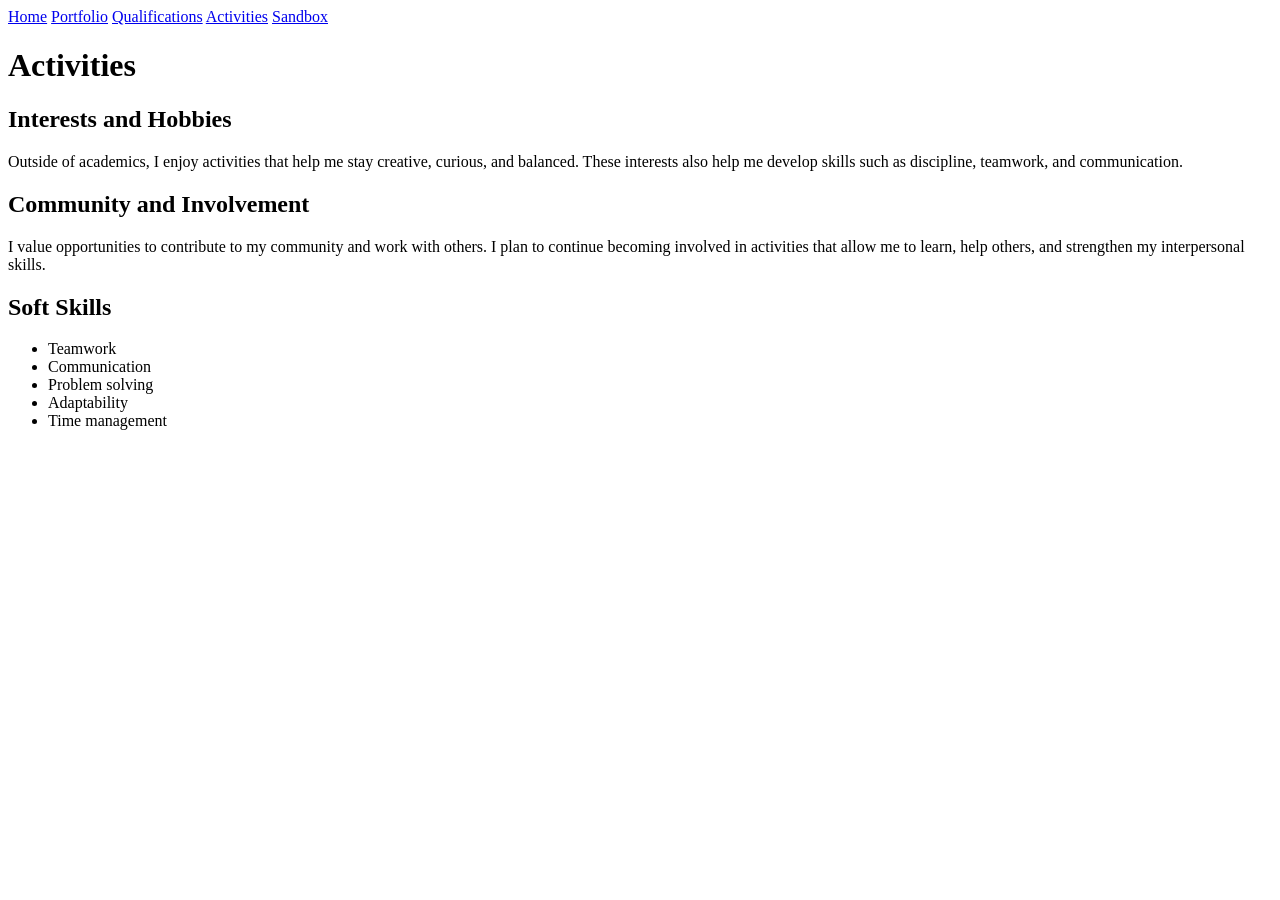
==== activities.html @ 2a74ed0c "Add activites page structure" ====
<!DOCTYPE html>
<html lang="en">

<head>
    <meta charset="UTF-8">
    <title>Activities - Anuj Kankipati</title>
</head>

<body>

    <nav>
        <a href="index.html">Home</a>
        <a href="portfolio.html">Portfolio</a>
        <a href="qualifications.html">Qualifications</a>
        <a href="activities.html">Activities</a>
        <a href="sandbox.html">Sandbox</a>
    </nav>

    <main>
        <h1>Activities</h1>

        <section>
            <h2>Interests and Hobbies</h2>

            <p>
                Outside of academics, I enjoy activities that help me stay
                creative, curious, and balanced. These interests also help me
                develop skills such as discipline, teamwork, and communication.
            </p>
        </section>

        <section>
            <h2>Community and Involvement</h2>

            <p>
                I value opportunities to contribute to my community and work
                with others. I plan to continue becoming involved in activities
                that allow me to learn, help others, and strengthen my
                interpersonal skills.
            </p>
        </section>

        <section>
            <h2>Soft Skills</h2>

            <ul>
                <li>Teamwork</li>
                <li>Communication</li>
                <li>Problem solving</li>
                <li>Adaptability</li>
                <li>Time management</li>
            </ul>
        </section>

    </main>

</body>

</html>
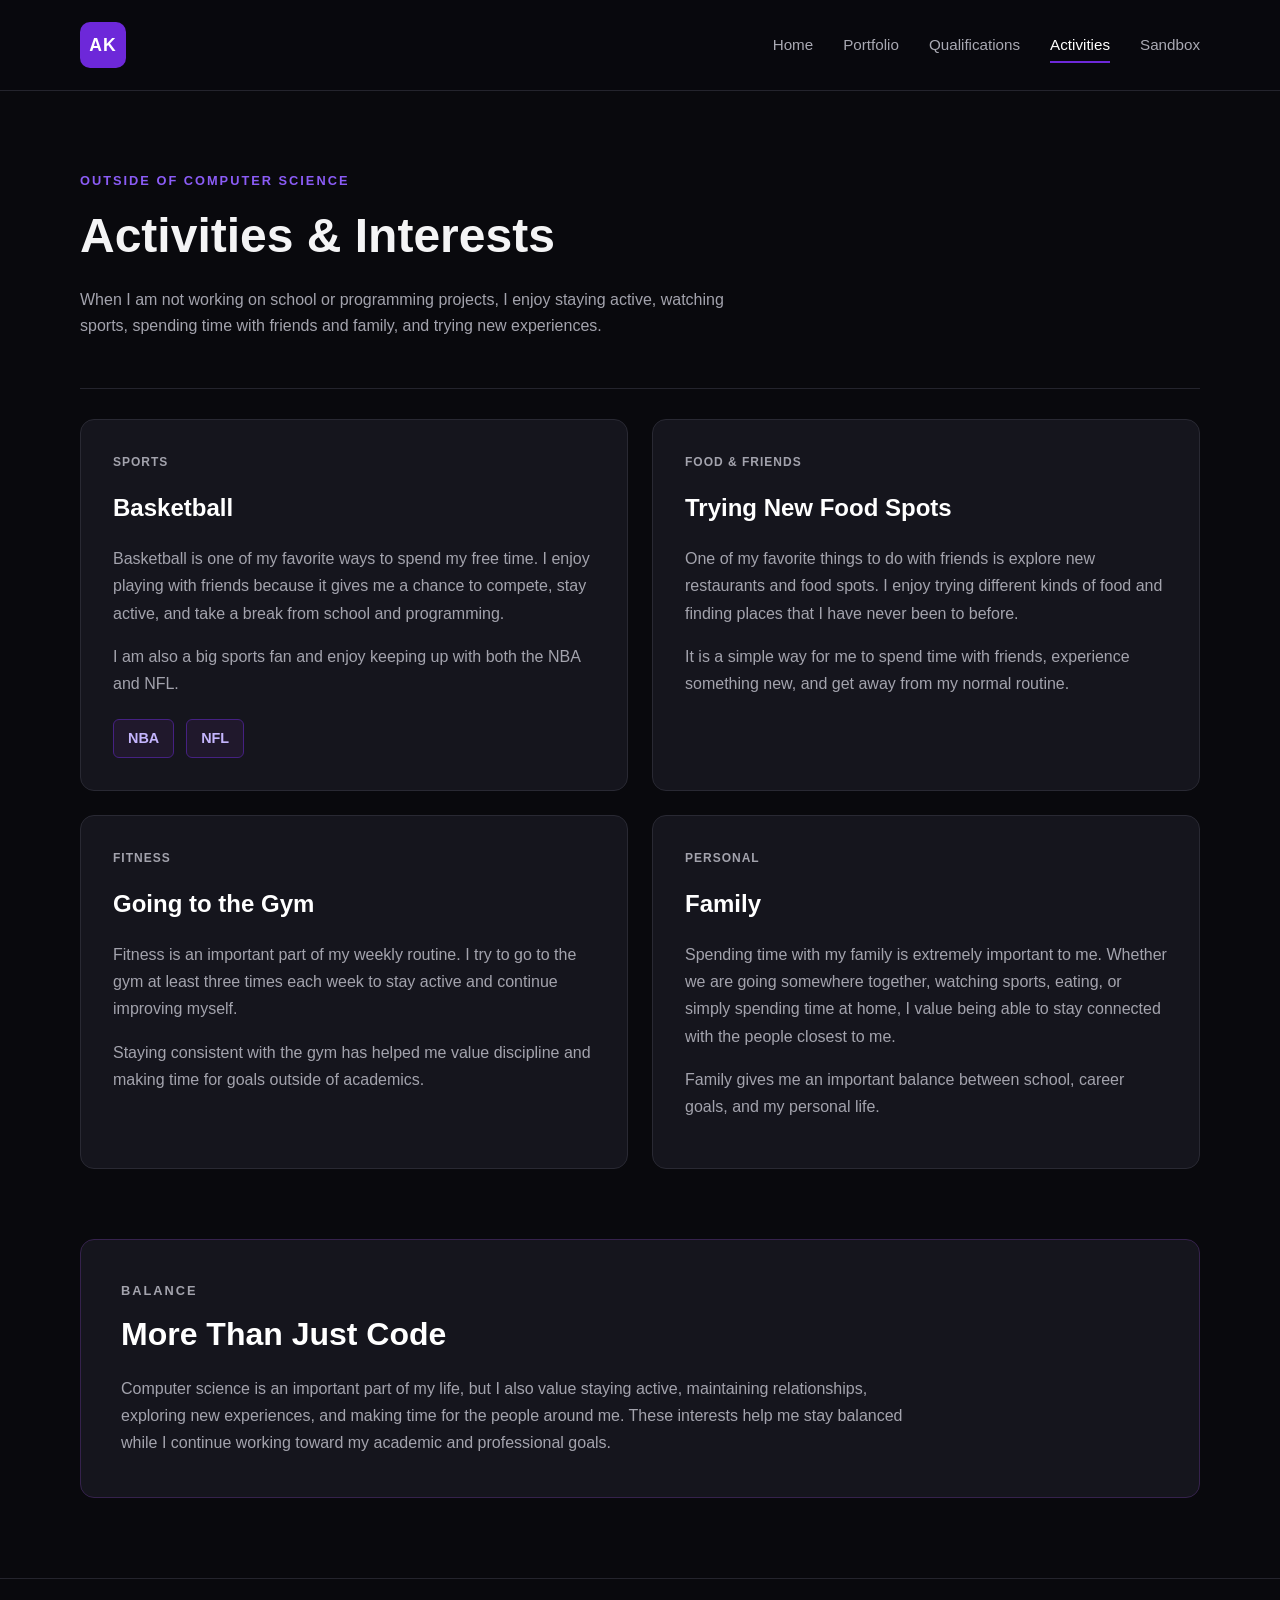
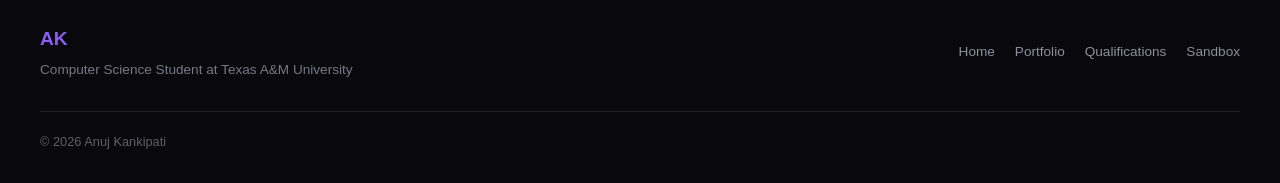
==== commit 9964773e: "Personalize activities page with hobbies and interests" ====
--- a/activities.html
+++ b/activities.html
@@ -3,57 +3,237 @@
 
 <head>
     <meta charset="UTF-8">
-    <title>Activities - Anuj Kankipati</title>
+    <meta name="viewport" content="width=device-width, initial-scale=1.0">
+
+    <title>Activities | Anuj Kankipati</title>
+
+    <link rel="stylesheet" href="style1.css">
 </head>
 
 <body>
 
-    <nav>
-        <a href="index.html">Home</a>
-        <a href="portfolio.html">Portfolio</a>
-        <a href="qualifications.html">Qualifications</a>
-        <a href="activities.html">Activities</a>
-        <a href="sandbox.html">Sandbox</a>
-    </nav>
+    <header class="site-header">
+
+        <nav class="navbar">
+
+            <a class="logo" href="index.html">
+                AK
+            </a>
+
+            <div class="nav-links">
+                <a href="index.html">Home</a>
+                <a href="portfolio.html">Portfolio</a>
+                <a href="qualifications.html">Qualifications</a>
+                <a class="active" href="activities.html">Activities</a>
+                <a href="sandbox.html">Sandbox</a>
+            </div>
+
+        </nav>
+
+    </header>
+
 
     <main>
-        <h1>Activities</h1>
-
-        <section>
-            <h2>Interests and Hobbies</h2>
+
+        <section class="page-header">
+
+            <p class="section-label">
+                Outside of Computer Science
+            </p>
+
+            <h1>
+                Activities &amp; Interests
+            </h1>
 
             <p>
-                Outside of academics, I enjoy activities that help me stay
-                creative, curious, and balanced. These interests also help me
-                develop skills such as discipline, teamwork, and communication.
-            </p>
+                When I am not working on school or programming projects,
+                I enjoy staying active, watching sports, spending time with
+                friends and family, and trying new experiences.
+            </p>
+
         </section>
 
-        <section>
-            <h2>Community and Involvement</h2>
+
+        <section class="activities-grid">
+
+            <!-- BASKETBALL -->
+
+            <article class="activity-card">
+
+                <p class="project-status">
+                    Sports
+                </p>
+
+                <h2>
+                    Basketball
+                </h2>
+
+                <p>
+                    Basketball is one of my favorite ways to spend my free
+                    time. I enjoy playing with friends because it gives me
+                    a chance to compete, stay active, and take a break from
+                    school and programming.
+                </p>
+
+                <p>
+                    I am also a big sports fan and enjoy keeping up with
+                    both the NBA and NFL.
+                </p>
+
+                <div class="activity-links">
+                    <a href="https://www.nba.com"
+                       target="_blank"
+                       rel="noopener noreferrer">
+                        NBA
+                    </a>
+
+                    <a href="https://www.nfl.com"
+                       target="_blank"
+                       rel="noopener noreferrer">
+                        NFL
+                    </a>
+                </div>
+
+            </article>
+
+
+            <!-- FOOD -->
+
+            <article class="activity-card">
+
+                <p class="project-status">
+                    Food &amp; Friends
+                </p>
+
+                <h2>
+                    Trying New Food Spots
+                </h2>
+
+                <p>
+                    One of my favorite things to do with friends is explore
+                    new restaurants and food spots. I enjoy trying different
+                    kinds of food and finding places that I have never been
+                    to before.
+                </p>
+
+                <p>
+                    It is a simple way for me to spend time with friends,
+                    experience something new, and get away from my normal
+                    routine.
+                </p>
+
+            </article>
+
+
+            <!-- FITNESS -->
+
+            <article class="activity-card">
+
+                <p class="project-status">
+                    Fitness
+                </p>
+
+                <h2>
+                    Going to the Gym
+                </h2>
+
+                <p>
+                    Fitness is an important part of my weekly routine. I try
+                    to go to the gym at least three times each week to stay
+                    active and continue improving myself.
+                </p>
+
+                <p>
+                    Staying consistent with the gym has helped me value
+                    discipline and making time for goals outside of academics.
+                </p>
+
+            </article>
+
+
+            <!-- FAMILY -->
+
+            <article class="activity-card">
+
+                <p class="project-status">
+                    Personal
+                </p>
+
+                <h2>
+                    Family
+                </h2>
+
+                <p>
+                    Spending time with my family is extremely important to me.
+                    Whether we are going somewhere together, watching sports,
+                    eating, or simply spending time at home, I value being able
+                    to stay connected with the people closest to me.
+                </p>
+
+                <p>
+                    Family gives me an important balance between school,
+                    career goals, and my personal life.
+                </p>
+
+            </article>
+
+        </section>
+
+
+        <section class="activities-footer">
+
+            <p class="section-label">
+                Balance
+            </p>
+
+            <h2>
+                More Than Just Code
+            </h2>
 
             <p>
-                I value opportunities to contribute to my community and work
-                with others. I plan to continue becoming involved in activities
-                that allow me to learn, help others, and strengthen my
-                interpersonal skills.
-            </p>
+                Computer science is an important part of my life, but I also
+                value staying active, maintaining relationships, exploring
+                new experiences, and making time for the people around me.
+                These interests help me stay balanced while I continue working
+                toward my academic and professional goals.
+            </p>
+
         </section>
 
-        <section>
-            <h2>Soft Skills</h2>
-
-            <ul>
-                <li>Teamwork</li>
-                <li>Communication</li>
-                <li>Problem solving</li>
-                <li>Adaptability</li>
-                <li>Time management</li>
-            </ul>
-        </section>
-
     </main>
 
+
+    <footer class="site-footer">
+
+        <div class="footer-content">
+
+            <div>
+
+                <a class="footer-logo" href="index.html">
+                    AK
+                </a>
+
+                <p>
+                    Computer Science Student at Texas A&amp;M University
+                </p>
+
+            </div>
+
+            <div class="footer-links">
+                <a href="index.html">Home</a>
+                <a href="portfolio.html">Portfolio</a>
+                <a href="qualifications.html">Qualifications</a>
+                <a href="sandbox.html">Sandbox</a>
+            </div>
+
+        </div>
+
+        <p class="copyright">
+            © 2026 Anuj Kankipati
+        </p>
+
+    </footer>
+
 </body>
 
 </html>
--- a/style1.css
+++ b/style1.css
@@ -0,0 +1,1256 @@
+/* -----------------------------------
+   GLOBAL STYLES
+----------------------------------- */
+
+* {
+    box-sizing: border-box;
+    margin: 0;
+    padding: 0;
+}
+
+html {
+    scroll-behavior: smooth;
+}
+
+body {
+    background-color: #09090d;
+    color: #f4f4f5;
+
+    font-family:
+        Arial,
+        Helvetica,
+        sans-serif;
+
+    line-height: 1.6;
+}
+
+a {
+    color: inherit;
+    text-decoration: none;
+}
+
+img {
+    max-width: 100%;
+    display: block;
+}
+
+
+/* -----------------------------------
+   HEADER / NAVIGATION
+----------------------------------- */
+
+.site-header {
+    background-color: rgba(9, 9, 13, 0.96);
+
+    border-bottom:
+        1px solid #24242d;
+}
+
+.navbar {
+    max-width: 1200px;
+
+    margin: 0 auto;
+
+    padding:
+        22px
+        40px;
+
+    display: flex;
+
+    align-items: center;
+
+    justify-content:
+        space-between;
+}
+
+.logo {
+    width: 46px;
+    height: 46px;
+
+    display: flex;
+
+    align-items: center;
+    justify-content: center;
+
+    background-color: #6d28d9;
+
+    color: white;
+
+    border-radius: 10px;
+
+    font-size: 1.1rem;
+    font-weight: bold;
+
+    letter-spacing: 1px;
+
+    transition:
+        background-color 0.2s ease,
+        transform 0.2s ease;
+}
+
+.logo:hover {
+    background-color: #7c3aed;
+
+    transform:
+        translateY(-2px);
+}
+
+.nav-links {
+    display: flex;
+
+    align-items: center;
+
+    gap: 30px;
+}
+
+.nav-links a {
+    position: relative;
+
+    color: #a9a9b3;
+
+    font-size: 0.95rem;
+    font-weight: 500;
+
+    padding:
+        6px
+        0;
+
+    transition:
+        color 0.2s ease;
+}
+
+.nav-links a:hover,
+.nav-links .active {
+    color: #ffffff;
+}
+
+.nav-links a::after {
+    content: "";
+
+    position: absolute;
+
+    left: 0;
+    bottom: 0;
+
+    width: 0;
+    height: 2px;
+
+    background-color: #6d28d9;
+
+    transition:
+        width 0.2s ease;
+}
+
+.nav-links a:hover::after,
+.nav-links .active::after {
+    width: 100%;
+}
+
+
+/* -----------------------------------
+   MAIN CONTENT
+----------------------------------- */
+
+main {
+    max-width: 1200px;
+
+    margin: 0 auto;
+
+    padding:
+        0
+        40px;
+}
+
+
+/* -----------------------------------
+   HERO SECTION
+----------------------------------- */
+
+.hero {
+    min-height: 640px;
+
+    padding:
+        90px
+        0;
+
+    display: grid;
+
+    grid-template-columns:
+        1.25fr
+        0.75fr;
+
+    gap: 80px;
+
+    align-items: center;
+}
+
+.hero-content {
+    max-width: 680px;
+}
+
+.eyebrow {
+    color: #8b5cf6;
+
+    font-size: 0.9rem;
+
+    font-weight: bold;
+
+    letter-spacing: 3px;
+
+    text-transform: uppercase;
+
+    margin-bottom: 12px;
+}
+
+.hero h1 {
+    color: #ffffff;
+
+    font-size: 4rem;
+
+    line-height: 1.05;
+
+    letter-spacing: -2px;
+
+    margin-bottom: 20px;
+}
+
+.hero h2 {
+    color: #d1d1d6;
+
+    font-size: 1.5rem;
+
+    font-weight: 500;
+
+    line-height: 1.4;
+
+    margin-bottom: 14px;
+}
+
+.hero h2 span {
+    display: block;
+
+    color: #a9a9b3;
+}
+
+.focus {
+    color: #a78bfa;
+
+    font-weight: bold;
+
+    margin-bottom: 26px;
+}
+
+.dot {
+    color: #6d28d9;
+
+    padding:
+        0
+        8px;
+}
+
+.hero-description {
+    max-width: 650px;
+
+    color: #a3a3ad;
+
+    font-size: 1rem;
+
+    line-height: 1.8;
+
+    margin-bottom: 32px;
+}
+
+
+/* -----------------------------------
+   BUTTONS
+----------------------------------- */
+
+.hero-buttons,
+.cta-buttons {
+    display: flex;
+
+    gap: 14px;
+
+    flex-wrap: wrap;
+}
+
+.button {
+    display: inline-flex;
+
+    align-items: center;
+    justify-content: center;
+
+    min-width: 145px;
+
+    padding:
+        13px
+        22px;
+
+    border-radius: 8px;
+
+    font-size: 0.95rem;
+
+    font-weight: bold;
+
+    transition:
+        transform 0.2s ease,
+        background-color 0.2s ease,
+        border-color 0.2s ease;
+}
+
+.button:hover {
+    transform:
+        translateY(-2px);
+}
+
+.button-primary {
+    background-color: #6d28d9;
+
+    color: white;
+
+    border:
+        1px solid
+        #6d28d9;
+}
+
+.button-primary:hover {
+    background-color: #7c3aed;
+
+    border-color: #7c3aed;
+}
+
+.button-secondary {
+    background-color: transparent;
+
+    color: #c4b5fd;
+
+    border:
+        1px solid
+        #4c1d95;
+}
+
+.button-secondary:hover {
+    background-color: #17111f;
+
+    border-color: #6d28d9;
+}
+
+
+/* -----------------------------------
+   PROFILE IMAGE
+----------------------------------- */
+
+.hero-visual {
+    position: relative;
+
+    display: flex;
+
+    align-items: center;
+    justify-content: center;
+}
+
+.image-decoration {
+    position: absolute;
+
+    width: 330px;
+    height: 330px;
+
+    background-color: #6d28d9;
+
+    border-radius: 50%;
+
+    filter:
+        blur(90px);
+
+    opacity: 0.22;
+}
+
+.image-frame {
+    position: relative;
+
+    z-index: 1;
+
+    padding: 8px;
+
+    background:
+        linear-gradient(
+            145deg,
+            #6d28d9,
+            #2e1065,
+            #17111f
+        );
+
+    border-radius: 22px;
+}
+
+.profile-image {
+    width: 300px;
+
+    height: auto;
+
+    border-radius: 16px;
+}
+
+
+/* -----------------------------------
+   STUDENT BADGE
+----------------------------------- */
+
+.student-badge {
+    position: absolute;
+
+    z-index: 2;
+
+    right: -10px;
+    bottom: 30px;
+
+    display: flex;
+
+    gap: 12px;
+
+    align-items: center;
+
+    background-color: #15151d;
+
+    border:
+        1px solid
+        #343440;
+
+    border-radius: 10px;
+
+    padding:
+        12px
+        16px;
+}
+
+.badge-dot {
+    width: 10px;
+    height: 10px;
+
+    background-color: #8b5cf6;
+
+    border-radius: 50%;
+}
+
+.student-badge strong {
+    color: #ffffff;
+
+    font-size: 0.9rem;
+}
+
+.student-badge p {
+    color: #8d8d98;
+
+    font-size: 0.8rem;
+}
+
+
+/* -----------------------------------
+   ABOUT STRIP
+----------------------------------- */
+
+.about-strip {
+    display: grid;
+
+    grid-template-columns:
+        repeat(3, 1fr);
+
+    border-top:
+        1px solid
+        #24242d;
+
+    border-bottom:
+        1px solid
+        #24242d;
+}
+
+.about-item {
+    display: flex;
+
+    gap: 18px;
+
+    padding:
+        30px
+        26px;
+
+    border-right:
+        1px solid
+        #24242d;
+}
+
+.about-item:last-child {
+    border-right: none;
+}
+
+.about-number {
+    color: #6d28d9;
+
+    font-size: 0.8rem;
+
+    font-weight: bold;
+}
+
+.about-item h3 {
+    color: #ffffff;
+
+    margin-bottom: 6px;
+}
+
+.about-item p {
+    color: #92929d;
+
+    font-size: 0.9rem;
+}
+
+
+/* -----------------------------------
+   FEATURED WORK
+----------------------------------- */
+
+.featured-work {
+    padding:
+        100px
+        0
+        80px;
+}
+
+.section-heading {
+    display: flex;
+
+    align-items: flex-end;
+
+    justify-content:
+        space-between;
+
+    gap: 30px;
+
+    margin-bottom: 36px;
+}
+
+.section-label {
+    color: #8b5cf6;
+
+    font-size: 0.8rem;
+
+    font-weight: bold;
+
+    letter-spacing: 2px;
+
+    text-transform: uppercase;
+
+    margin-bottom: 7px;
+}
+
+.section-heading h2,
+.cta h2 {
+    color: #ffffff;
+
+    font-size: 2rem;
+
+    line-height: 1.3;
+}
+
+.section-link {
+    color: #a78bfa;
+
+    font-size: 0.9rem;
+
+    font-weight: bold;
+
+    white-space: nowrap;
+
+    transition:
+        color 0.2s ease;
+}
+
+.section-link:hover {
+    color: #c4b5fd;
+}
+
+
+/* -----------------------------------
+   PROJECT CARDS
+----------------------------------- */
+
+.project-grid {
+    display: grid;
+
+    grid-template-columns:
+        repeat(3, 1fr);
+
+    gap: 22px;
+}
+
+.project-card {
+    min-height: 390px;
+
+    display: flex;
+
+    flex-direction: column;
+
+    background-color: #14141b;
+
+    border:
+        1px solid
+        #292933;
+
+    border-radius: 14px;
+
+    padding: 28px;
+
+    transition:
+        transform 0.2s ease,
+        border-color 0.2s ease,
+        background-color 0.2s ease;
+}
+
+.project-card:hover {
+    transform:
+        translateY(-6px);
+
+    border-color: #6d28d9;
+
+    background-color: #171720;
+}
+
+.featured-project {
+    border-color: #452182;
+}
+
+.project-top {
+    display: flex;
+
+    align-items: center;
+
+    justify-content:
+        space-between;
+
+    gap: 15px;
+
+    margin-bottom: 22px;
+}
+
+.project-status {
+    color: #8b5cf6;
+
+    font-size: 0.75rem;
+
+    font-weight: bold;
+
+    letter-spacing: 1px;
+
+    text-transform: uppercase;
+}
+
+.project-number {
+    color: #52525f;
+
+    font-size: 0.8rem;
+
+    font-weight: bold;
+}
+
+.project-card h3 {
+    color: #ffffff;
+
+    font-size: 1.25rem;
+
+    line-height: 1.4;
+
+    margin-bottom: 14px;
+}
+
+.project-card > p {
+    color: #9c9ca7;
+
+    font-size: 0.93rem;
+
+    line-height: 1.75;
+}
+
+.technology-list {
+    display: flex;
+
+    flex-wrap: wrap;
+
+    gap: 8px;
+
+    margin-top: 24px;
+}
+
+.technology-list span {
+    background-color: #20182c;
+
+    color: #c4b5fd;
+
+    border:
+        1px solid
+        #382653;
+
+    border-radius: 6px;
+
+    padding:
+        5px
+        9px;
+
+    font-size: 0.75rem;
+}
+
+.project-link {
+    margin-top: auto;
+
+    padding-top: 26px;
+
+    color: #a78bfa;
+
+    font-size: 0.9rem;
+
+    font-weight: bold;
+
+    transition:
+        color 0.2s ease;
+}
+
+.project-link:hover {
+    color: #ddd6fe;
+}
+
+
+/* -----------------------------------
+   CALL TO ACTION
+----------------------------------- */
+
+.cta {
+    margin:
+        25px
+        0
+        90px;
+
+    padding:
+        42px;
+
+    display: flex;
+
+    align-items: center;
+
+    justify-content:
+        space-between;
+
+    gap: 35px;
+
+    background:
+        linear-gradient(
+            135deg,
+            #15151d,
+            #17111f
+        );
+
+    border:
+        1px solid
+        #35224c;
+
+    border-radius: 16px;
+}
+
+
+/* -----------------------------------
+   FOOTER
+----------------------------------- */
+
+.site-footer {
+    border-top:
+        1px solid
+        #24242d;
+
+    padding:
+        45px
+        40px
+        30px;
+}
+
+.footer-content {
+    max-width: 1200px;
+
+    margin: 0 auto;
+
+    display: flex;
+
+    align-items: center;
+
+    justify-content:
+        space-between;
+
+    gap: 30px;
+}
+
+.footer-logo {
+    color: #8b5cf6;
+
+    font-size: 1.2rem;
+
+    font-weight: bold;
+}
+
+.footer-content p {
+    color: #787884;
+
+    font-size: 0.85rem;
+
+    margin-top: 5px;
+}
+
+.footer-links {
+    display: flex;
+
+    gap: 20px;
+
+    flex-wrap: wrap;
+}
+
+.footer-links a {
+    color: #8f8f9b;
+
+    font-size: 0.85rem;
+
+    transition:
+        color 0.2s ease;
+}
+
+.footer-links a:hover {
+    color: #a78bfa;
+}
+
+.copyright {
+    max-width: 1200px;
+
+    margin:
+        30px
+        auto
+        0;
+
+    padding-top: 20px;
+
+    border-top:
+        1px solid
+        #1e1e26;
+
+    color: #5f5f69;
+
+    font-size: 0.8rem;
+}
+
+
+/* -----------------------------------
+   RESPONSIVE DESIGN
+----------------------------------- */
+
+@media (max-width: 900px) {
+
+    .navbar {
+        flex-direction: column;
+
+        gap: 18px;
+    }
+
+    .nav-links {
+        flex-wrap: wrap;
+
+        justify-content: center;
+
+        gap: 18px;
+    }
+
+    .hero {
+        grid-template-columns: 1fr;
+
+        text-align: center;
+
+        gap: 50px;
+    }
+
+    .hero-content {
+        margin: 0 auto;
+    }
+
+    .hero-buttons {
+        justify-content: center;
+    }
+
+    .hero-visual {
+        order: -1;
+    }
+
+    .student-badge {
+        right: 10%;
+    }
+
+    .about-strip {
+        grid-template-columns: 1fr;
+    }
+
+    .about-item {
+        border-right: none;
+
+        border-bottom:
+            1px solid
+            #24242d;
+    }
+
+    .about-item:last-child {
+        border-bottom: none;
+    }
+
+    .project-grid {
+        grid-template-columns: 1fr;
+    }
+
+    .project-card {
+        min-height: auto;
+    }
+
+    .cta {
+        flex-direction: column;
+
+        align-items: flex-start;
+    }
+
+}
+
+
+@media (max-width: 600px) {
+
+    main {
+        padding:
+            0
+            22px;
+    }
+
+    .navbar {
+        padding:
+            20px
+            22px;
+    }
+
+    .hero {
+        padding:
+            60px
+            0;
+    }
+
+    .hero h1 {
+        font-size: 2.8rem;
+    }
+
+    .hero h2 {
+        font-size: 1.2rem;
+    }
+
+    .profile-image {
+        width: 240px;
+    }
+
+    .student-badge {
+        position: relative;
+
+        right: auto;
+        bottom: auto;
+
+        margin-top: 20px;
+    }
+
+    .section-heading {
+        align-items: flex-start;
+
+        flex-direction: column;
+    }
+
+    .cta {
+        padding: 28px;
+    }
+
+    .footer-content {
+        align-items: flex-start;
+
+        flex-direction: column;
+    }
+
+}
+
+/* -----------------------------------
+   PORTFOLIO PAGE
+----------------------------------- */
+
+.page-header {
+    padding: 80px 0 50px;
+}
+
+.page-header h1 {
+    font-size: 3rem;
+    margin-bottom: 12px;
+}
+
+.page-header > p:last-child {
+    color: #a3a3ad;
+    max-width: 650px;
+}
+
+
+.portfolio-project {
+    display: grid;
+    grid-template-columns: 1fr 1fr;
+
+    gap: 50px;
+
+    align-items: center;
+
+    padding: 60px 0;
+
+    border-top: 1px solid #24242d;
+}
+
+
+.portfolio-image {
+    width: 100%;
+
+    border-radius: 12px;
+
+    border: 1px solid #343440;
+}
+
+
+.portfolio-project-info h2 {
+    font-size: 2rem;
+
+    margin: 8px 0 18px;
+}
+
+
+.portfolio-project-info h3 {
+    color: #c4b5fd;
+
+    margin-top: 24px;
+    margin-bottom: 10px;
+}
+
+
+.portfolio-project-info > p {
+    color: #a3a3ad;
+}
+
+
+.portfolio-project-info ul {
+    color: #a3a3ad;
+
+    padding-left: 20px;
+}
+
+
+.portfolio-project-info li {
+    margin-bottom: 8px;
+}
+
+
+.portfolio-button {
+    margin-top: 25px;
+}
+
+
+.planned-project-box {
+    background-color: #15151d;
+
+    border: 1px solid #452182;
+
+    border-radius: 14px;
+
+    padding: 45px;
+
+    text-align: center;
+}
+
+
+.planned-label {
+    color: #8b5cf6;
+
+    font-size: 0.8rem;
+
+    font-weight: bold;
+
+    letter-spacing: 2px;
+
+    margin-bottom: 20px;
+}
+
+
+.planned-project-box h3 {
+    font-size: 1.5rem;
+
+    margin-bottom: 20px;
+}
+
+
+.planned-project-box p {
+    color: #a3a3ad;
+}
+
+
+@media (max-width: 850px) {
+
+    .portfolio-project {
+        grid-template-columns: 1fr;
+    }
+
+}
+
+/* -----------------------------------
+   ACTIVITIES PAGE
+----------------------------------- */
+
+.activities-grid {
+    display: grid;
+    grid-template-columns: repeat(2, 1fr);
+
+    gap: 24px;
+
+    padding: 30px 0 70px;
+
+    border-top: 1px solid #24242d;
+}
+
+
+/* ACTIVITY CARDS */
+
+.activity-card {
+    background-color: #15151d;
+
+    border: 1px solid #292933;
+
+    border-radius: 14px;
+
+    padding: 32px;
+
+    transition:
+        transform 0.2s ease,
+        border-color 0.2s ease;
+}
+
+
+.activity-card:hover {
+    transform: translateY(-5px);
+
+    border-color: #6d28d9;
+}
+
+
+.activity-card h2 {
+    color: #ffffff;
+
+    font-size: 1.5rem;
+
+    margin: 10px 0 18px;
+}
+
+
+.activity-card p {
+    color: #a3a3ad;
+
+    line-height: 1.7;
+
+    margin-bottom: 16px;
+}
+
+
+/* NBA / NFL LINKS */
+
+.activity-links {
+    display: flex;
+
+    gap: 12px;
+
+    margin-top: 22px;
+}
+
+
+.activity-links a {
+    color: #c4b5fd;
+
+    background-color: #20182c;
+
+    border: 1px solid #452182;
+
+    border-radius: 6px;
+
+    padding: 7px 14px;
+
+    font-size: 0.9rem;
+
+    font-weight: bold;
+
+    transition:
+        background-color 0.2s ease,
+        border-color 0.2s ease;
+}
+
+
+.activity-links a:hover {
+    background-color: #2e1a47;
+
+    border-color: #6d28d9;
+}
+
+
+/* BOTTOM SUMMARY SECTION */
+
+.activities-footer {
+    background-color: #15151d;
+
+    border: 1px solid #35224c;
+
+    border-radius: 14px;
+
+    padding: 40px;
+
+    margin-bottom: 80px;
+}
+
+
+.activities-footer h2 {
+    color: #ffffff;
+
+    font-size: 2rem;
+
+    margin-bottom: 15px;
+}
+
+
+.activities-footer p {
+    color: #a3a3ad;
+
+    max-width: 800px;
+
+    line-height: 1.7;
+}
+
+
+/* RESPONSIVE */
+
+@media (max-width: 850px) {
+
+    .activities-grid {
+        grid-template-columns: 1fr;
+    }
+
+}
+
+
+@media (max-width: 600px) {
+
+    .activity-card {
+        padding: 24px;
+    }
+
+
+    .activities-footer {
+        padding: 28px;
+    }
+
+}
